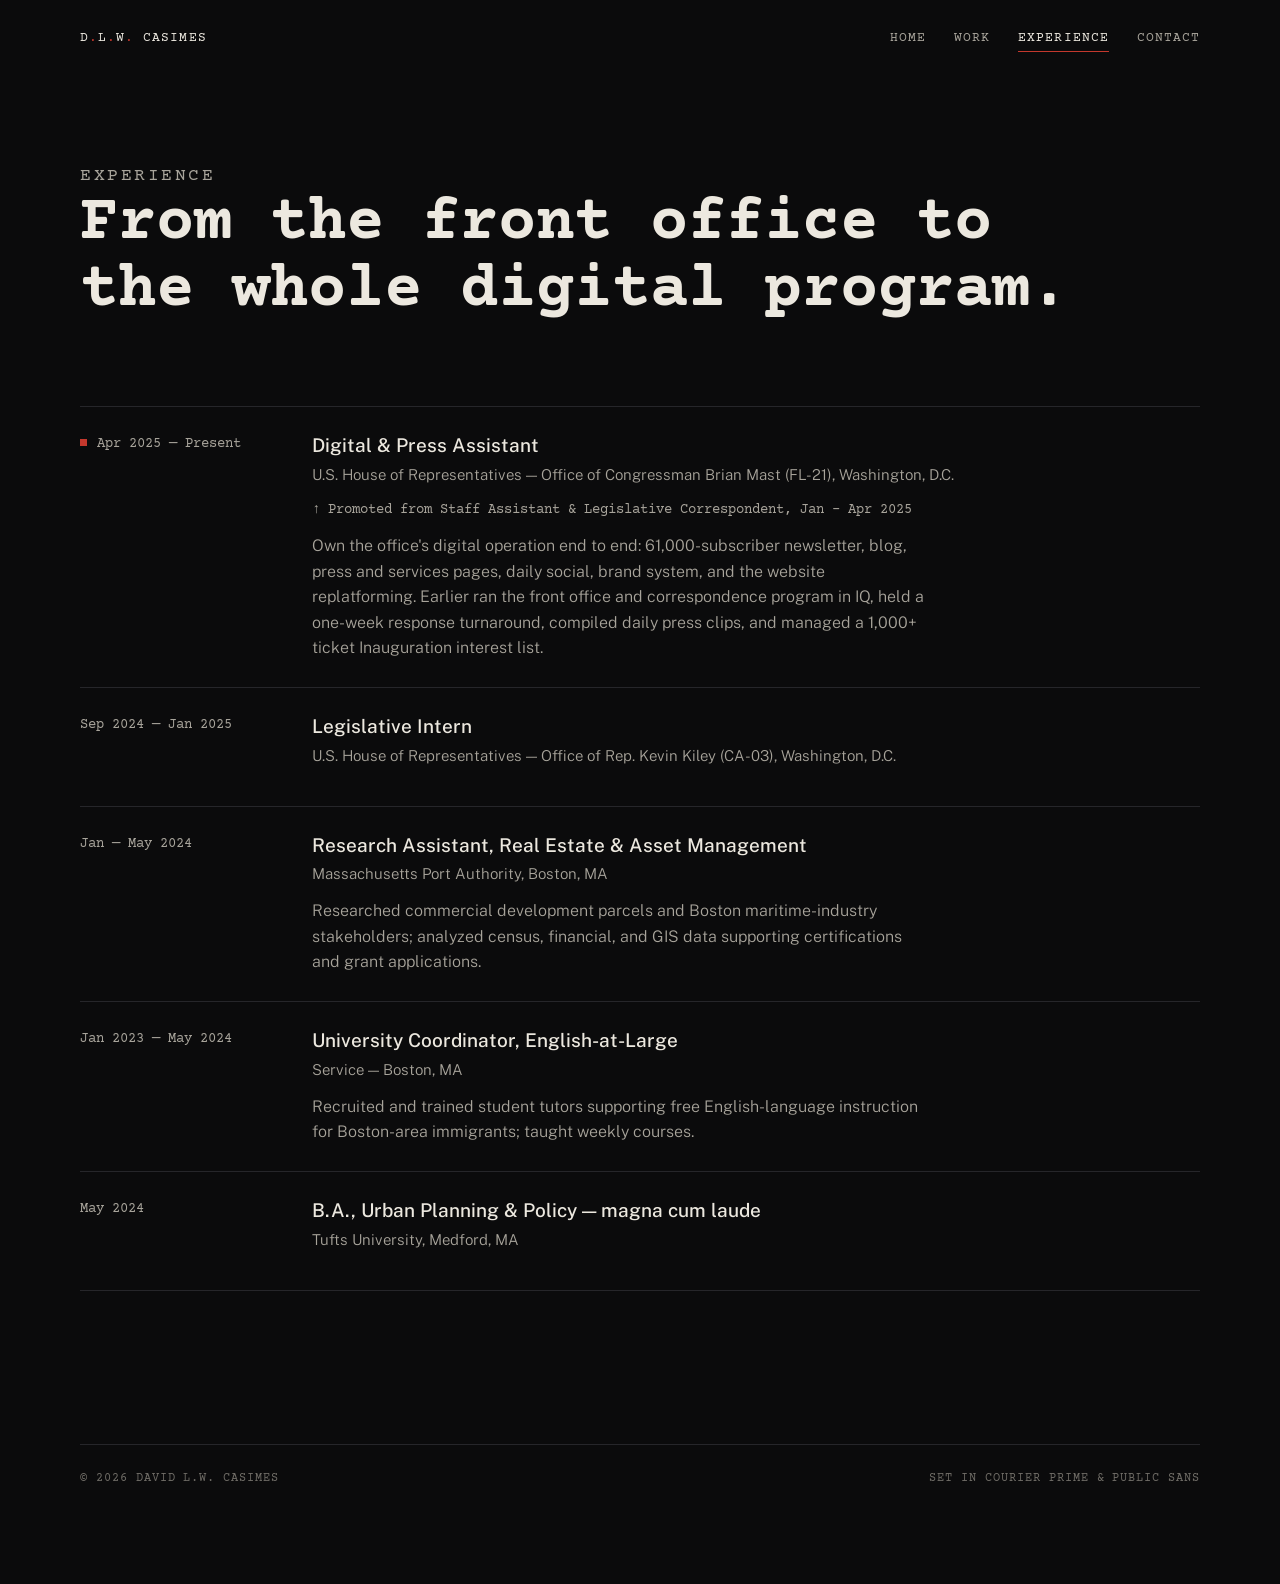
==== experience.html @ f198b4f0 "Add files via upload" ====
<!doctype html>
<html lang="en">
<head>
  <meta charset="utf-8">
  <meta name="viewport" content="width=device-width, initial-scale=1">
  <title>Experience — David L.W. Casimes</title>
  <meta name="description" content="Experience of David L.W. Casimes, Capitol Hill communicator.">
  <link rel="stylesheet" href="https://fonts.googleapis.com/css2?family=Courier+Prime:ital,wght@0,400;0,700;1,400&family=Public+Sans:ital,wght@0,300;0,400;0,500;0,600;1,300;1,400&display=swap">
  <link rel="stylesheet" href="styles.css">
</head>
<body>
<div class="wrap">

  <header class="masthead">
    <a class="mark" href="index.html">D<span>.</span>L<span>.</span>W<span>.</span> Casimes</a>
    <nav aria-label="Sections">
      <a href="index.html">Home</a>
      <a href="index.html#work">Work</a>
      <a class="active" href="experience.html">Experience</a>
      <a href="index.html#contact">Contact</a>
    </nav>
  </header>

  <div class="page-head">
    <p class="eyebrow">Experience</p>
    <h1>From the front office to the whole digital program.</h1>
  </div>

<section id="experience">
    <ul class="timeline">
      <li>
        <span class="when now">Apr 2025 — Present</span>
        <div>
          <h3>Digital &amp; Press Assistant</h3>
          <p class="org">U.S. House of Representatives — Office of Congressman Brian Mast (FL-21), Washington, D.C.</p>
          <p class="prior">↑ Promoted from Staff Assistant &amp; Legislative Correspondent, Jan – Apr 2025</p>
          <p class="desc">Own the office's digital operation end to end: 61,000-subscriber newsletter, blog, press and services pages, daily social, brand system, and the website replatforming. Earlier ran the front office and correspondence program in IQ, held a one-week response turnaround, compiled daily press clips, and managed a 1,000+ ticket Inauguration interest list.</p>
        </div>
      </li>
      <li>
        <span class="when">Sep 2024 — Jan 2025</span>
        <div>
          <h3>Legislative Intern</h3>
          <p class="org">U.S. House of Representatives — Office of Rep. Kevin Kiley (CA-03), Washington, D.C.</p>
        </div>
      </li>
      <li>
        <span class="when">Jan — May 2024</span>
        <div>
          <h3>Research Assistant, Real Estate &amp; Asset Management</h3>
          <p class="org">Massachusetts Port Authority, Boston, MA</p>
          <p class="desc">Researched commercial development parcels and Boston maritime-industry stakeholders; analyzed census, financial, and GIS data supporting certifications and grant applications.</p>
        </div>
      </li>
      <li>
        <span class="when">Jan 2023 — May 2024</span>
        <div>
          <h3>University Coordinator, English-at-Large</h3>
          <p class="org">Service — Boston, MA</p>
          <p class="desc">Recruited and trained student tutors supporting free English-language instruction for Boston-area immigrants; taught weekly courses.</p>
        </div>
      </li>
      <li>
        <span class="when">May 2024</span>
        <div>
          <h3>B.A., Urban Planning &amp; Policy — magna cum laude</h3>
          <p class="org">Tufts University, Medford, MA</p>
        </div>
      </li>
    </ul>
  </section>

<footer>
    <span>© 2026 David L.W. Casimes</span>
    <span>Set in Courier Prime &amp; Public Sans</span>
  </footer>

</div>
</body>
</html>
---- styles.css ----
:root {
    --ink-ground: #0b0b0c;
    --ink-panel: #121214;
    --ink-rule: #26262a;
    --ink-rule-soft: #1b1b1e;
    --paper: #ece8df;
    --paper-dim: #a8a49b;
    --paper-faint: #6f6c66;
    --ribbon: #c4382d;
    --ribbon-soft: rgba(196, 56, 45, 0.16);
    --mono: "Courier Prime", "Courier New", Courier, monospace;
    --sans: "Public Sans", "Helvetica Neue", Arial, sans-serif;
    --measure: 62ch;
    --gutter: clamp(20px, 6vw, 96px);
    color-scheme: dark;
  }

  * { box-sizing: border-box; }

  html, body { background: var(--ink-ground); }

  body {
    margin: 0;
    color: var(--paper);
    font-family: var(--sans);
    font-weight: 300;
    font-size: 17px;
    line-height: 1.6;
    -webkit-font-smoothing: antialiased;
    padding-inline: var(--gutter);
    padding-block: 0 96px;
  }

  ::selection { background: var(--ribbon); color: var(--paper); }

  a { color: inherit; text-decoration: none; }
  a:focus-visible, button:focus-visible {
    outline: 2px solid var(--ribbon);
    outline-offset: 4px;
  }

  .wrap { max-width: 1120px; margin-inline: auto; }

  /* ---------- masthead ---------- */
  .masthead {
    display: flex;
    justify-content: space-between;
    align-items: baseline;
    gap: 24px;
    padding-block: 28px 0;
    font-family: var(--mono);
    font-size: 13px;
    letter-spacing: 0.08em;
    text-transform: uppercase;
    color: var(--paper-dim);
  }
  .masthead nav { display: flex; gap: 28px; flex-wrap: wrap; }
  .masthead nav a { border-bottom: 1px solid transparent; padding-bottom: 2px; transition: color .2s, border-color .2s; }
  .masthead nav a:hover { color: var(--paper); border-color: var(--ribbon); }
  .masthead .mark { color: var(--paper); }
  .masthead .mark span { color: var(--ribbon); }

  /* ---------- hero ---------- */
  .hero {
    padding-block: clamp(72px, 14vh, 160px) clamp(56px, 9vh, 112px);
    border-bottom: 1px solid var(--ink-rule);
  }
  .hero .lede { margin-top: clamp(32px, 5vh, 56px); }
  .masthead nav a.active { color: var(--paper); border-color: var(--ribbon); }
  .page-head { padding-block: clamp(56px, 10vh, 120px) 0; }
  .page-head h1 {
    font-family: var(--mono);
    font-weight: 700;
    font-size: clamp(34px, 5.5vw, 64px);
    line-height: 1.05;
    margin: 0;
    text-wrap: balance;
  }
  .page-head p { color: var(--paper-dim); font-size: 18px; max-width: var(--measure); margin: 20px 0 0; }
  .eyebrow {
    font-family: var(--mono);
    font-size: 13px;
    letter-spacing: 0.14em;
    text-transform: uppercase;
    color: var(--ribbon);
    margin: 0 0 28px;
  }
  .hero h1 {
    font-family: var(--mono);
    font-weight: 700;
    font-size: clamp(38px, 7.2vw, 96px);
    line-height: 0.98;
    letter-spacing: -0.015em;
    margin: 0;
    text-wrap: balance;
  }
  .hero h1 .initials { color: var(--paper-dim); }
  .hero .role {
    font-family: var(--mono);
    font-size: clamp(18px, 2.6vw, 28px);
    color: var(--paper-dim);
    margin: 22px 0 0;
    display: flex;
    align-items: center;
    gap: 6px;
  }
  .cursor {
    display: inline-block;
    width: 0.55em;
    height: 1.05em;
    background: var(--ribbon);
    transform: translateY(0.12em);
    animation: blink 1.1s steps(1) infinite;
  }
  @keyframes blink { 50% { opacity: 0; } }

  .hero-grid {
    display: grid;
    grid-template-columns: minmax(0, 1fr) minmax(0, 1fr);
    gap: clamp(32px, 6vw, 96px);
    margin-top: clamp(40px, 6vh, 72px);
    align-items: end;
  }
  .lede {
    font-size: clamp(18px, 1.6vw, 21px);
    line-height: 1.55;
    max-width: var(--measure);
    margin: 0;
    color: var(--paper);
  }
  .lede em { font-style: italic; color: var(--paper-dim); }
  .facts {
    list-style: none;
    margin: 0;
    padding: 0;
    font-family: var(--mono);
    font-size: 14px;
    line-height: 1.5;
    color: var(--paper-dim);
    display: grid;
    gap: 10px;
    justify-self: end;
    min-width: min(100%, 300px);
  }
  .facts li { display: flex; justify-content: space-between; gap: 24px; border-bottom: 1px solid var(--ink-rule-soft); padding-bottom: 10px; }
  .facts li span:last-child { color: var(--paper); text-align: right; }

  /* ---------- sections ---------- */
  section { padding-block: clamp(56px, 9vh, 104px); border-bottom: 1px solid var(--ink-rule); }
  section:last-of-type { border-bottom: 0; }
  .section-head {
    display: grid;
    grid-template-columns: 200px minmax(0, 1fr);
    gap: 32px;
    margin-bottom: clamp(32px, 5vh, 56px);
    align-items: baseline;
  }
  .section-head .label {
    font-family: var(--mono);
    font-size: 13px;
    letter-spacing: 0.14em;
    text-transform: uppercase;
    color: var(--ribbon);
    margin: 0;
  }
  .section-head h2 {
    font-family: var(--mono);
    font-weight: 400;
    font-size: clamp(26px, 3.4vw, 40px);
    line-height: 1.15;
    margin: 0;
    text-wrap: balance;
    max-width: 24ch;
  }

  /* pillars */
  .pillars {
    display: grid;
    grid-template-columns: repeat(3, minmax(0, 1fr));
    gap: 0;
    border-top: 1px solid var(--ink-rule);
  }
  .pillar {
    padding: 32px 28px 36px 0;
    border-bottom: 1px solid var(--ink-rule);
    border-right: 1px solid var(--ink-rule);
    display: grid;
    grid-template-rows: auto auto 1fr;
    gap: 16px;
  }
  .pillar:nth-child(3n) { border-right: 0; }
  .pillar:not(:nth-child(3n+1)) { padding-left: 28px; }
  .pillar .key {
    font-family: var(--mono);
    font-size: 13px;
    letter-spacing: 0.12em;
    text-transform: uppercase;
    color: var(--paper-faint);
  }
  .pillar h3 {
    font-family: var(--mono);
    font-weight: 700;
    font-size: 22px;
    line-height: 1.2;
    margin: 0;
  }
  .pillar p { margin: 0; color: var(--paper-dim); font-size: 16px; }
  .pillar p strong { color: var(--paper); font-weight: 500; }

  /* work */
  .work { list-style: none; margin: 0; padding: 0; border-top: 1px solid var(--ink-rule); }
  .work li {
    display: grid;
    grid-template-columns: 200px minmax(0, 1fr) auto;
    gap: 32px;
    padding-block: 26px;
    border-bottom: 1px solid var(--ink-rule);
    align-items: baseline;
  }
  .work .medium {
    font-family: var(--mono);
    font-size: 13px;
    letter-spacing: 0.12em;
    text-transform: uppercase;
    color: var(--paper-faint);
  }
  .work h3 {
    font-family: var(--sans);
    font-weight: 500;
    font-size: 19px;
    margin: 0 0 6px;
    line-height: 1.35;
    color: var(--paper);
  }
  .work p { margin: 0; color: var(--paper-dim); font-size: 16px; max-width: var(--measure); }
  .work .tag {
    font-family: var(--mono);
    font-size: 12px;
    letter-spacing: 0.1em;
    text-transform: uppercase;
    color: var(--ribbon);
    background: var(--ribbon-soft);
    padding: 5px 9px;
    white-space: nowrap;
  }

  /* experience */
  .timeline { list-style: none; margin: 0; padding: 0; border-top: 1px solid var(--ink-rule); }
  .timeline li {
    display: grid;
    grid-template-columns: 200px minmax(0, 1fr);
    gap: 32px;
    padding-block: 26px;
    border-bottom: 1px solid var(--ink-rule);
  }
  .timeline .when {
    font-family: var(--mono);
    font-size: 14px;
    color: var(--paper-dim);
    line-height: 1.6;
  }
  .timeline .when.now::before {
    content: "";
    display: inline-block;
    width: 7px; height: 7px;
    background: var(--ribbon);
    margin-right: 10px;
    transform: translateY(-1px);
  }
  .timeline h3 {
    font-family: var(--sans);
    font-weight: 500;
    font-size: 19px;
    margin: 0;
    line-height: 1.35;
  }
  .timeline .org { color: var(--paper-dim); font-size: 15px; margin: 4px 0 12px; }
  .timeline .prior { font-family: var(--mono); font-size: 14px; color: var(--paper-dim); margin: 0 0 12px; }
  .timeline p.desc { margin: 0; color: var(--paper-dim); font-size: 16px; max-width: var(--measure); }

  /* toolkit */
  .kit { display: grid; grid-template-columns: repeat(3, minmax(0, 1fr)); gap: 40px; }
  .kit h3 {
    font-family: var(--mono);
    font-size: 13px;
    letter-spacing: 0.14em;
    text-transform: uppercase;
    font-weight: 400;
    color: var(--paper-faint);
    margin: 0 0 16px;
    padding-bottom: 12px;
    border-bottom: 1px solid var(--ink-rule);
  }
  .kit ul { list-style: none; margin: 0; padding: 0; display: grid; gap: 8px; font-size: 16px; color: var(--paper-dim); }
  .kit li::before { content: "— "; color: var(--ink-rule); }

  /* contact */
  .contact { display: grid; grid-template-columns: 200px minmax(0, 1fr); gap: 32px; align-items: start; }
  .contact .big {
    font-family: var(--mono);
    font-size: clamp(24px, 3.6vw, 44px);
    line-height: 1.2;
    margin: 0 0 32px;
    text-wrap: balance;
    max-width: 22ch;
  }
  .links { display: flex; flex-wrap: wrap; gap: 14px 36px; font-family: var(--mono); font-size: 15px; }
  .links a { border-bottom: 1px solid var(--ink-rule); padding-bottom: 3px; transition: border-color .2s; }
  .links a:hover { border-color: var(--ribbon); }
  .links a span { color: var(--paper-faint); }

  footer {
    margin-top: 72px;
    padding-top: 24px;
    border-top: 1px solid var(--ink-rule);
    font-family: var(--mono);
    font-size: 12px;
    letter-spacing: 0.08em;
    text-transform: uppercase;
    color: var(--paper-faint);
    display: flex;
    justify-content: space-between;
    gap: 16px;
    flex-wrap: wrap;
  }

  /* ---------- responsive ---------- */
  @media (max-width: 900px) {
    .hero-grid { grid-template-columns: 1fr; }
    .facts { justify-self: start; width: 100%; }
    .pillars { grid-template-columns: 1fr; }
    .pillar, .pillar:not(:nth-child(3n+1)) { border-right: 0; padding-left: 0; padding-right: 0; }
    .kit { grid-template-columns: 1fr; gap: 32px; }
  }
  @media (max-width: 720px) {
    body { font-size: 16px; }
    .masthead { flex-direction: column; gap: 14px; align-items: flex-start; }
    .section-head, .work li, .timeline li, .contact { grid-template-columns: 1fr; gap: 12px; }
    .work li { gap: 10px; }
    .work .tag { justify-self: start; }
    .section-head { margin-bottom: 32px; }
  }
  @media (prefers-reduced-motion: reduce) {
    .cursor { animation: none; }
    * { transition: none !important; }
  }
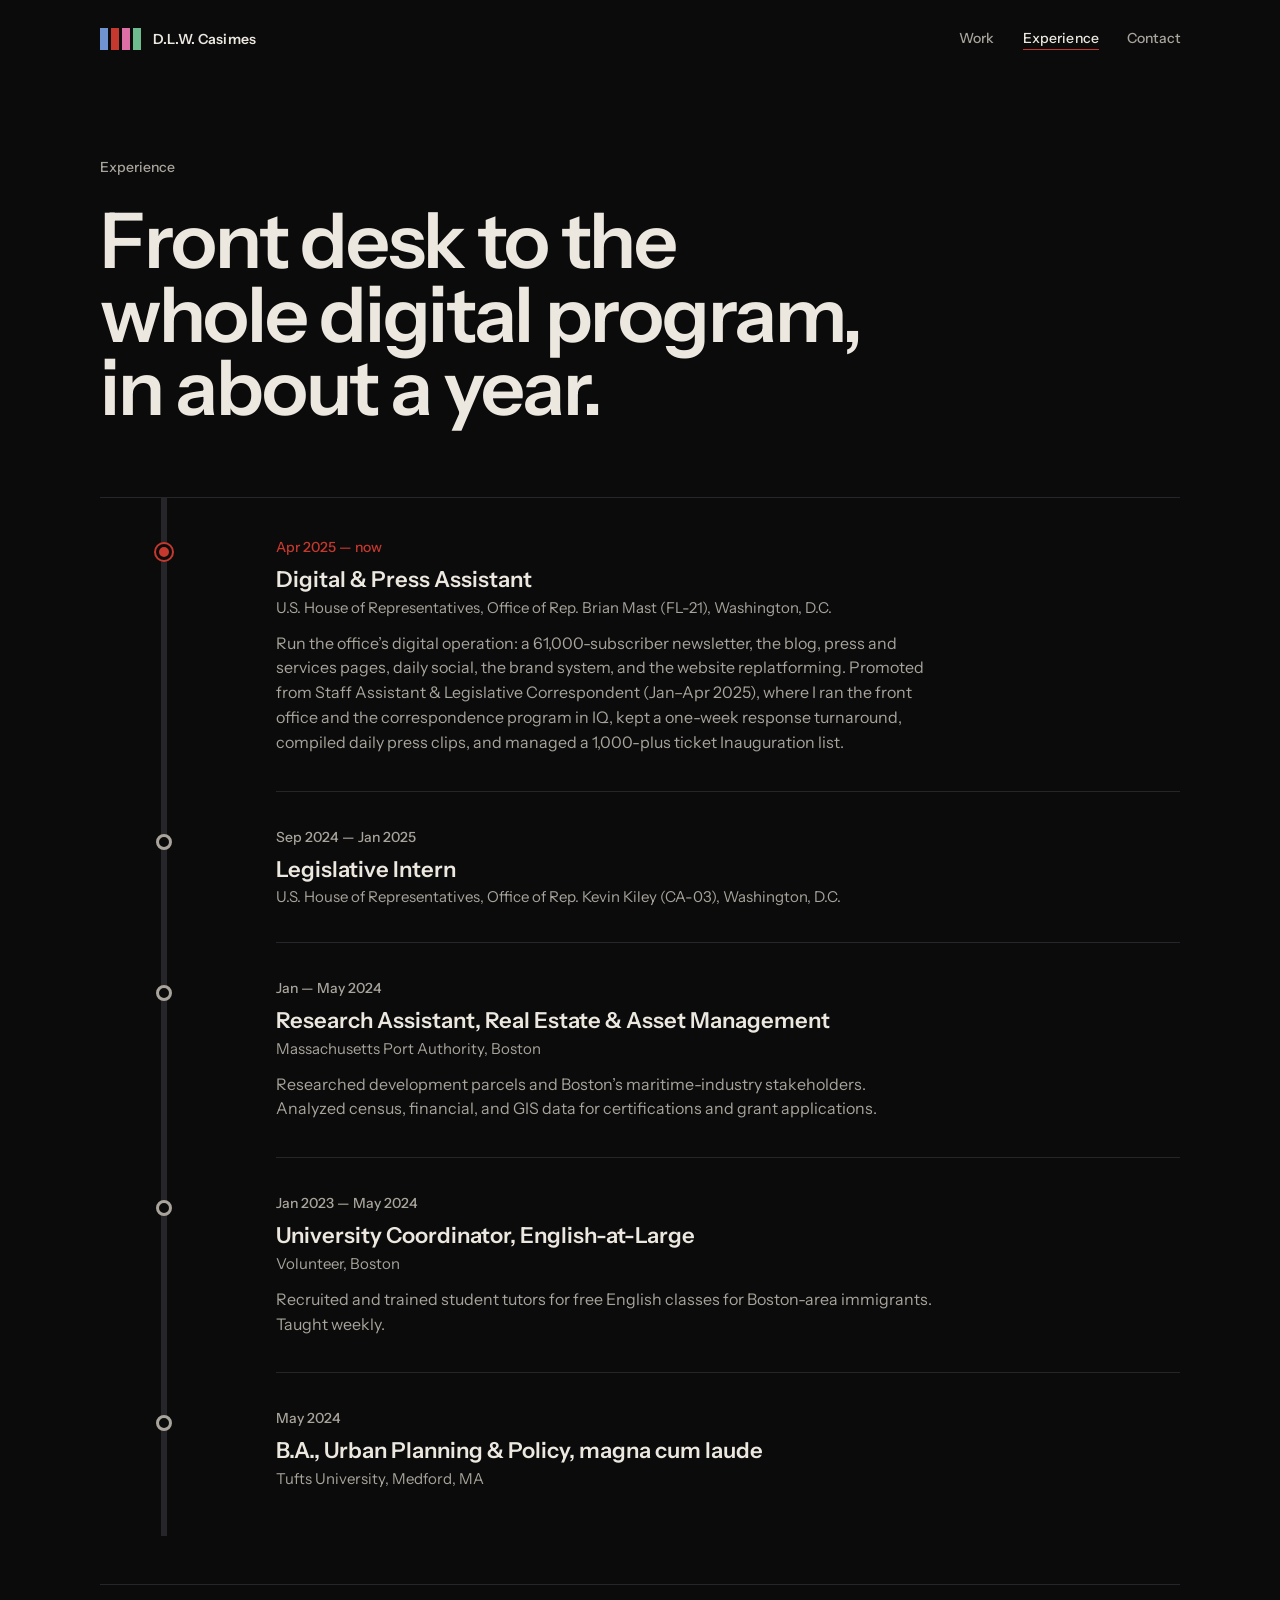
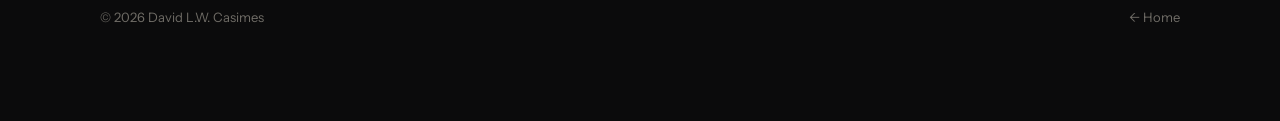
==== commit c342ab5b: "Add files via upload" ====
--- a/experience.html
+++ b/experience.html
@@ -4,77 +4,91 @@
   <meta charset="utf-8">
   <meta name="viewport" content="width=device-width, initial-scale=1">
   <title>Experience — David L.W. Casimes</title>
-  <meta name="description" content="Experience of David L.W. Casimes, Capitol Hill communicator.">
-  <link rel="stylesheet" href="https://fonts.googleapis.com/css2?family=Courier+Prime:ital,wght@0,400;0,700;1,400&family=Public+Sans:ital,wght@0,300;0,400;0,500;0,600;1,300;1,400&display=swap">
+  <meta name="description" content="David L.W. Casimes — Capitol Hill communicator: digital and press strategy, speechwriting, and web.">
+  <link rel="preconnect" href="https://fonts.googleapis.com">
+  <link href="https://fonts.googleapis.com/css2?family=Instrument+Sans:ital,wght@0,400;0,500;0,600;0,700;1,400&display=swap" rel="stylesheet">
+  <link rel="icon" href="favicon.svg" type="image/svg+xml">
   <link rel="stylesheet" href="styles.css">
 </head>
 <body>
-<div class="wrap">
+<div style="min-height:100vh;padding:0 clamp(20px,6vw,96px) 96px;">
+<div style="max-width:1080px;margin:0 auto;">
 
-  <header class="masthead">
-    <a class="mark" href="index.html">D<span>.</span>L<span>.</span>W<span>.</span> Casimes</a>
-    <nav aria-label="Sections">
-      <a href="index.html">Home</a>
-      <a href="index.html#work">Work</a>
-      <a class="active" href="experience.html">Experience</a>
-      <a href="index.html#contact">Contact</a>
-    </nav>
-  </header>
+<header class="masthead" style="display:flex;justify-content:space-between;align-items:center;gap:24px;padding-top:28px;font-size:14px;font-weight:500;letter-spacing:0.01em;">
+  <a href="index.html" style="display:inline-flex;align-items:center;gap:12px;">
+    <span aria-hidden="true" style="display:inline-flex;gap:3px;">
+      <span style="width:8px;height:22px;background:#6F94CF;"></span>
+      <span style="width:8px;height:22px;background:#c4382d;"></span>
+      <span style="width:8px;height:22px;background:#DB6FA6;"></span>
+      <span style="width:8px;height:22px;background:#6FBB90;"></span>
+    </span>
+    <span style="font-weight:600;">D.L.W. Casimes</span>
+  </a>
+  <nav aria-label="Sections" style="display:flex;gap:28px;flex-wrap:wrap;color:#a8a49b;">
+    <a href="index.html#work" style="color:#a8a49b;" class="h7">Work</a>
+    <a href="experience.html" style="color:#ece8df;border-bottom:1px solid #c4382d;padding-bottom:2px;">Experience</a>
+    <a href="index.html#contact" style="color:#a8a49b;" class="h8">Contact</a>
+  </nav>
+</header>
 
-  <div class="page-head">
-    <p class="eyebrow">Experience</p>
-    <h1>From the front office to the whole digital program.</h1>
+<section style="padding:clamp(72px,12vh,140px) 0 clamp(48px,8vh,88px);">
+  <p style="margin:0 0 28px;font-size:14px;font-weight:500;color:#a8a49b;">Experience</p>
+  <h1 style="margin:0;font-size:clamp(38px,6vw,84px);line-height:0.96;letter-spacing:-0.03em;font-weight:600;text-wrap:balance;max-width:16ch;">Front desk to the whole digital program, in about a year.</h1>
+</section>
+
+<section class="rail" style="display:grid;grid-template-columns:clamp(56px,10vw,140px) minmax(0,1fr);border-top:1px solid #26262a;">
+  <div style="position:relative;">
+    <span style="position:absolute;top:0;bottom:0;left:50%;width:6px;margin-left:-3px;background:#26262a;"></span>
   </div>
+  <div style="padding-left:clamp(20px,4vw,48px);">
 
-<section id="experience">
-    <ul class="timeline">
-      <li>
-        <span class="when now">Apr 2025 — Present</span>
-        <div>
-          <h3>Digital &amp; Press Assistant</h3>
-          <p class="org">U.S. House of Representatives — Office of Congressman Brian Mast (FL-21), Washington, D.C.</p>
-          <p class="prior">↑ Promoted from Staff Assistant &amp; Legislative Correspondent, Jan – Apr 2025</p>
-          <p class="desc">Own the office's digital operation end to end: 61,000-subscriber newsletter, blog, press and services pages, daily social, brand system, and the website replatforming. Earlier ran the front office and correspondence program in IQ, held a one-week response turnaround, compiled daily press clips, and managed a 1,000+ ticket Inauguration interest list.</p>
-        </div>
-      </li>
-      <li>
-        <span class="when">Sep 2024 — Jan 2025</span>
-        <div>
-          <h3>Legislative Intern</h3>
-          <p class="org">U.S. House of Representatives — Office of Rep. Kevin Kiley (CA-03), Washington, D.C.</p>
-        </div>
-      </li>
-      <li>
-        <span class="when">Jan — May 2024</span>
-        <div>
-          <h3>Research Assistant, Real Estate &amp; Asset Management</h3>
-          <p class="org">Massachusetts Port Authority, Boston, MA</p>
-          <p class="desc">Researched commercial development parcels and Boston maritime-industry stakeholders; analyzed census, financial, and GIS data supporting certifications and grant applications.</p>
-        </div>
-      </li>
-      <li>
-        <span class="when">Jan 2023 — May 2024</span>
-        <div>
-          <h3>University Coordinator, English-at-Large</h3>
-          <p class="org">Service — Boston, MA</p>
-          <p class="desc">Recruited and trained student tutors supporting free English-language instruction for Boston-area immigrants; taught weekly courses.</p>
-        </div>
-      </li>
-      <li>
-        <span class="when">May 2024</span>
-        <div>
-          <h3>B.A., Urban Planning &amp; Policy — magna cum laude</h3>
-          <p class="org">Tufts University, Medford, MA</p>
-        </div>
-      </li>
-    </ul>
-  </section>
+    <article style="position:relative;padding:40px 0 36px;border-bottom:1px solid #26262a;">
+      <span aria-hidden="true" style="position:absolute;left:calc(-1 * clamp(20px,4vw,48px) - clamp(28px,5vw,70px) - 8px);top:46px;width:16px;height:16px;border-radius:50%;background:#c4382d;border:3px solid #0b0b0c;box-shadow:0 0 0 2px #c4382d;"></span>
+      <p style="margin:0 0 10px;font-size:14px;font-weight:500;color:#c4382d;">Apr 2025 — now</p>
+      <h3 style="margin:0 0 4px;font-size:22px;font-weight:600;line-height:1.25;">Digital &amp; Press Assistant</h3>
+      <p style="margin:0 0 14px;font-size:15px;color:#a8a49b;">U.S. House of Representatives, Office of Rep. Brian Mast (FL-21), Washington, D.C.</p>
+      <p style="margin:0;font-size:16px;line-height:1.55;color:#a8a49b;max-width:60ch;">Run the office’s digital operation: a 61,000-subscriber newsletter, the blog, press and services pages, daily social, the brand system, and the website replatforming. Promoted from Staff Assistant &amp; Legislative Correspondent (Jan–Apr 2025), where I ran the front office and the correspondence program in IQ, kept a one-week response turnaround, compiled daily press clips, and managed a 1,000-plus ticket Inauguration list.</p>
+    </article>
 
-<footer>
-    <span>© 2026 David L.W. Casimes</span>
-    <span>Set in Courier Prime &amp; Public Sans</span>
-  </footer>
+    <article style="position:relative;padding:36px 0;border-bottom:1px solid #26262a;">
+      <span aria-hidden="true" style="position:absolute;left:calc(-1 * clamp(20px,4vw,48px) - clamp(28px,5vw,70px) - 8px);top:42px;width:16px;height:16px;border-radius:50%;background:#0b0b0c;border:3px solid #a8a49b;"></span>
+      <p style="margin:0 0 10px;font-size:14px;font-weight:500;color:#a8a49b;">Sep 2024 — Jan 2025</p>
+      <h3 style="margin:0 0 4px;font-size:22px;font-weight:600;line-height:1.25;">Legislative Intern</h3>
+      <p style="margin:0;font-size:15px;color:#a8a49b;">U.S. House of Representatives, Office of Rep. Kevin Kiley (CA-03), Washington, D.C.</p>
+    </article>
 
+    <article style="position:relative;padding:36px 0;border-bottom:1px solid #26262a;">
+      <span aria-hidden="true" style="position:absolute;left:calc(-1 * clamp(20px,4vw,48px) - clamp(28px,5vw,70px) - 8px);top:42px;width:16px;height:16px;border-radius:50%;background:#0b0b0c;border:3px solid #a8a49b;"></span>
+      <p style="margin:0 0 10px;font-size:14px;font-weight:500;color:#a8a49b;">Jan — May 2024</p>
+      <h3 style="margin:0 0 4px;font-size:22px;font-weight:600;line-height:1.25;">Research Assistant, Real Estate &amp; Asset Management</h3>
+      <p style="margin:0 0 14px;font-size:15px;color:#a8a49b;">Massachusetts Port Authority, Boston</p>
+      <p style="margin:0;font-size:16px;line-height:1.55;color:#a8a49b;max-width:60ch;">Researched development parcels and Boston’s maritime-industry stakeholders. Analyzed census, financial, and GIS data for certifications and grant applications.</p>
+    </article>
+
+    <article style="position:relative;padding:36px 0;border-bottom:1px solid #26262a;">
+      <span aria-hidden="true" style="position:absolute;left:calc(-1 * clamp(20px,4vw,48px) - clamp(28px,5vw,70px) - 8px);top:42px;width:16px;height:16px;border-radius:50%;background:#0b0b0c;border:3px solid #a8a49b;"></span>
+      <p style="margin:0 0 10px;font-size:14px;font-weight:500;color:#a8a49b;">Jan 2023 — May 2024</p>
+      <h3 style="margin:0 0 4px;font-size:22px;font-weight:600;line-height:1.25;">University Coordinator, English-at-Large</h3>
+      <p style="margin:0 0 14px;font-size:15px;color:#a8a49b;">Volunteer, Boston</p>
+      <p style="margin:0;font-size:16px;line-height:1.55;color:#a8a49b;max-width:60ch;">Recruited and trained student tutors for free English classes for Boston-area immigrants. Taught weekly.</p>
+    </article>
+
+    <article style="position:relative;padding:36px 0 48px;">
+      <span aria-hidden="true" style="position:absolute;left:calc(-1 * clamp(20px,4vw,48px) - clamp(28px,5vw,70px) - 8px);top:42px;width:16px;height:16px;border-radius:50%;background:#0b0b0c;border:3px solid #a8a49b;"></span>
+      <p style="margin:0 0 10px;font-size:14px;font-weight:500;color:#a8a49b;">May 2024</p>
+      <h3 style="margin:0 0 4px;font-size:22px;font-weight:600;line-height:1.25;">B.A., Urban Planning &amp; Policy, magna cum laude</h3>
+      <p style="margin:0;font-size:15px;color:#a8a49b;">Tufts University, Medford, MA</p>
+    </article>
+
+  </div>
+</section>
+
+<footer style="margin-top:48px;padding-top:24px;border-top:1px solid #26262a;font-size:13px;color:#6f6c66;display:flex;justify-content:space-between;gap:16px;flex-wrap:wrap;">
+  <span>© 2026 David L.W. Casimes</span>
+  <a href="index.html" style="color:#6f6c66;">← Home</a>
+</footer>
+
+</div>
 </div>
 </body>
 </html>
--- a/styles.css
+++ b/styles.css
@@ -1,346 +1,19 @@
-:root {
-    --ink-ground: #0b0b0c;
-    --ink-panel: #121214;
-    --ink-rule: #26262a;
-    --ink-rule-soft: #1b1b1e;
-    --paper: #ece8df;
-    --paper-dim: #a8a49b;
-    --paper-faint: #6f6c66;
-    --ribbon: #c4382d;
-    --ribbon-soft: rgba(196, 56, 45, 0.16);
-    --mono: "Courier Prime", "Courier New", Courier, monospace;
-    --sans: "Public Sans", "Helvetica Neue", Arial, sans-serif;
-    --measure: 62ch;
-    --gutter: clamp(20px, 6vw, 96px);
-    color-scheme: dark;
-  }
-
-  * { box-sizing: border-box; }
-
-  html, body { background: var(--ink-ground); }
-
-  body {
-    margin: 0;
-    color: var(--paper);
-    font-family: var(--sans);
-    font-weight: 300;
-    font-size: 17px;
-    line-height: 1.6;
-    -webkit-font-smoothing: antialiased;
-    padding-inline: var(--gutter);
-    padding-block: 0 96px;
-  }
-
-  ::selection { background: var(--ribbon); color: var(--paper); }
-
-  a { color: inherit; text-decoration: none; }
-  a:focus-visible, button:focus-visible {
-    outline: 2px solid var(--ribbon);
-    outline-offset: 4px;
-  }
-
-  .wrap { max-width: 1120px; margin-inline: auto; }
-
-  /* ---------- masthead ---------- */
-  .masthead {
-    display: flex;
-    justify-content: space-between;
-    align-items: baseline;
-    gap: 24px;
-    padding-block: 28px 0;
-    font-family: var(--mono);
-    font-size: 13px;
-    letter-spacing: 0.08em;
-    text-transform: uppercase;
-    color: var(--paper-dim);
-  }
-  .masthead nav { display: flex; gap: 28px; flex-wrap: wrap; }
-  .masthead nav a { border-bottom: 1px solid transparent; padding-bottom: 2px; transition: color .2s, border-color .2s; }
-  .masthead nav a:hover { color: var(--paper); border-color: var(--ribbon); }
-  .masthead .mark { color: var(--paper); }
-  .masthead .mark span { color: var(--ribbon); }
-
-  /* ---------- hero ---------- */
-  .hero {
-    padding-block: clamp(72px, 14vh, 160px) clamp(56px, 9vh, 112px);
-    border-bottom: 1px solid var(--ink-rule);
-  }
-  .hero .lede { margin-top: clamp(32px, 5vh, 56px); }
-  .masthead nav a.active { color: var(--paper); border-color: var(--ribbon); }
-  .page-head { padding-block: clamp(56px, 10vh, 120px) 0; }
-  .page-head h1 {
-    font-family: var(--mono);
-    font-weight: 700;
-    font-size: clamp(34px, 5.5vw, 64px);
-    line-height: 1.05;
-    margin: 0;
-    text-wrap: balance;
-  }
-  .page-head p { color: var(--paper-dim); font-size: 18px; max-width: var(--measure); margin: 20px 0 0; }
-  .eyebrow {
-    font-family: var(--mono);
-    font-size: 13px;
-    letter-spacing: 0.14em;
-    text-transform: uppercase;
-    color: var(--ribbon);
-    margin: 0 0 28px;
-  }
-  .hero h1 {
-    font-family: var(--mono);
-    font-weight: 700;
-    font-size: clamp(38px, 7.2vw, 96px);
-    line-height: 0.98;
-    letter-spacing: -0.015em;
-    margin: 0;
-    text-wrap: balance;
-  }
-  .hero h1 .initials { color: var(--paper-dim); }
-  .hero .role {
-    font-family: var(--mono);
-    font-size: clamp(18px, 2.6vw, 28px);
-    color: var(--paper-dim);
-    margin: 22px 0 0;
-    display: flex;
-    align-items: center;
-    gap: 6px;
-  }
-  .cursor {
-    display: inline-block;
-    width: 0.55em;
-    height: 1.05em;
-    background: var(--ribbon);
-    transform: translateY(0.12em);
-    animation: blink 1.1s steps(1) infinite;
-  }
-  @keyframes blink { 50% { opacity: 0; } }
-
-  .hero-grid {
-    display: grid;
-    grid-template-columns: minmax(0, 1fr) minmax(0, 1fr);
-    gap: clamp(32px, 6vw, 96px);
-    margin-top: clamp(40px, 6vh, 72px);
-    align-items: end;
-  }
-  .lede {
-    font-size: clamp(18px, 1.6vw, 21px);
-    line-height: 1.55;
-    max-width: var(--measure);
-    margin: 0;
-    color: var(--paper);
-  }
-  .lede em { font-style: italic; color: var(--paper-dim); }
-  .facts {
-    list-style: none;
-    margin: 0;
-    padding: 0;
-    font-family: var(--mono);
-    font-size: 14px;
-    line-height: 1.5;
-    color: var(--paper-dim);
-    display: grid;
-    gap: 10px;
-    justify-self: end;
-    min-width: min(100%, 300px);
-  }
-  .facts li { display: flex; justify-content: space-between; gap: 24px; border-bottom: 1px solid var(--ink-rule-soft); padding-bottom: 10px; }
-  .facts li span:last-child { color: var(--paper); text-align: right; }
-
-  /* ---------- sections ---------- */
-  section { padding-block: clamp(56px, 9vh, 104px); border-bottom: 1px solid var(--ink-rule); }
-  section:last-of-type { border-bottom: 0; }
-  .section-head {
-    display: grid;
-    grid-template-columns: 200px minmax(0, 1fr);
-    gap: 32px;
-    margin-bottom: clamp(32px, 5vh, 56px);
-    align-items: baseline;
-  }
-  .section-head .label {
-    font-family: var(--mono);
-    font-size: 13px;
-    letter-spacing: 0.14em;
-    text-transform: uppercase;
-    color: var(--ribbon);
-    margin: 0;
-  }
-  .section-head h2 {
-    font-family: var(--mono);
-    font-weight: 400;
-    font-size: clamp(26px, 3.4vw, 40px);
-    line-height: 1.15;
-    margin: 0;
-    text-wrap: balance;
-    max-width: 24ch;
-  }
-
-  /* pillars */
-  .pillars {
-    display: grid;
-    grid-template-columns: repeat(3, minmax(0, 1fr));
-    gap: 0;
-    border-top: 1px solid var(--ink-rule);
-  }
-  .pillar {
-    padding: 32px 28px 36px 0;
-    border-bottom: 1px solid var(--ink-rule);
-    border-right: 1px solid var(--ink-rule);
-    display: grid;
-    grid-template-rows: auto auto 1fr;
-    gap: 16px;
-  }
-  .pillar:nth-child(3n) { border-right: 0; }
-  .pillar:not(:nth-child(3n+1)) { padding-left: 28px; }
-  .pillar .key {
-    font-family: var(--mono);
-    font-size: 13px;
-    letter-spacing: 0.12em;
-    text-transform: uppercase;
-    color: var(--paper-faint);
-  }
-  .pillar h3 {
-    font-family: var(--mono);
-    font-weight: 700;
-    font-size: 22px;
-    line-height: 1.2;
-    margin: 0;
-  }
-  .pillar p { margin: 0; color: var(--paper-dim); font-size: 16px; }
-  .pillar p strong { color: var(--paper); font-weight: 500; }
-
-  /* work */
-  .work { list-style: none; margin: 0; padding: 0; border-top: 1px solid var(--ink-rule); }
-  .work li {
-    display: grid;
-    grid-template-columns: 200px minmax(0, 1fr) auto;
-    gap: 32px;
-    padding-block: 26px;
-    border-bottom: 1px solid var(--ink-rule);
-    align-items: baseline;
-  }
-  .work .medium {
-    font-family: var(--mono);
-    font-size: 13px;
-    letter-spacing: 0.12em;
-    text-transform: uppercase;
-    color: var(--paper-faint);
-  }
-  .work h3 {
-    font-family: var(--sans);
-    font-weight: 500;
-    font-size: 19px;
-    margin: 0 0 6px;
-    line-height: 1.35;
-    color: var(--paper);
-  }
-  .work p { margin: 0; color: var(--paper-dim); font-size: 16px; max-width: var(--measure); }
-  .work .tag {
-    font-family: var(--mono);
-    font-size: 12px;
-    letter-spacing: 0.1em;
-    text-transform: uppercase;
-    color: var(--ribbon);
-    background: var(--ribbon-soft);
-    padding: 5px 9px;
-    white-space: nowrap;
-  }
-
-  /* experience */
-  .timeline { list-style: none; margin: 0; padding: 0; border-top: 1px solid var(--ink-rule); }
-  .timeline li {
-    display: grid;
-    grid-template-columns: 200px minmax(0, 1fr);
-    gap: 32px;
-    padding-block: 26px;
-    border-bottom: 1px solid var(--ink-rule);
-  }
-  .timeline .when {
-    font-family: var(--mono);
-    font-size: 14px;
-    color: var(--paper-dim);
-    line-height: 1.6;
-  }
-  .timeline .when.now::before {
-    content: "";
-    display: inline-block;
-    width: 7px; height: 7px;
-    background: var(--ribbon);
-    margin-right: 10px;
-    transform: translateY(-1px);
-  }
-  .timeline h3 {
-    font-family: var(--sans);
-    font-weight: 500;
-    font-size: 19px;
-    margin: 0;
-    line-height: 1.35;
-  }
-  .timeline .org { color: var(--paper-dim); font-size: 15px; margin: 4px 0 12px; }
-  .timeline .prior { font-family: var(--mono); font-size: 14px; color: var(--paper-dim); margin: 0 0 12px; }
-  .timeline p.desc { margin: 0; color: var(--paper-dim); font-size: 16px; max-width: var(--measure); }
-
-  /* toolkit */
-  .kit { display: grid; grid-template-columns: repeat(3, minmax(0, 1fr)); gap: 40px; }
-  .kit h3 {
-    font-family: var(--mono);
-    font-size: 13px;
-    letter-spacing: 0.14em;
-    text-transform: uppercase;
-    font-weight: 400;
-    color: var(--paper-faint);
-    margin: 0 0 16px;
-    padding-bottom: 12px;
-    border-bottom: 1px solid var(--ink-rule);
-  }
-  .kit ul { list-style: none; margin: 0; padding: 0; display: grid; gap: 8px; font-size: 16px; color: var(--paper-dim); }
-  .kit li::before { content: "— "; color: var(--ink-rule); }
-
-  /* contact */
-  .contact { display: grid; grid-template-columns: 200px minmax(0, 1fr); gap: 32px; align-items: start; }
-  .contact .big {
-    font-family: var(--mono);
-    font-size: clamp(24px, 3.6vw, 44px);
-    line-height: 1.2;
-    margin: 0 0 32px;
-    text-wrap: balance;
-    max-width: 22ch;
-  }
-  .links { display: flex; flex-wrap: wrap; gap: 14px 36px; font-family: var(--mono); font-size: 15px; }
-  .links a { border-bottom: 1px solid var(--ink-rule); padding-bottom: 3px; transition: border-color .2s; }
-  .links a:hover { border-color: var(--ribbon); }
-  .links a span { color: var(--paper-faint); }
-
-  footer {
-    margin-top: 72px;
-    padding-top: 24px;
-    border-top: 1px solid var(--ink-rule);
-    font-family: var(--mono);
-    font-size: 12px;
-    letter-spacing: 0.08em;
-    text-transform: uppercase;
-    color: var(--paper-faint);
-    display: flex;
-    justify-content: space-between;
-    gap: 16px;
-    flex-wrap: wrap;
-  }
-
-  /* ---------- responsive ---------- */
-  @media (max-width: 900px) {
-    .hero-grid { grid-template-columns: 1fr; }
-    .facts { justify-self: start; width: 100%; }
-    .pillars { grid-template-columns: 1fr; }
-    .pillar, .pillar:not(:nth-child(3n+1)) { border-right: 0; padding-left: 0; padding-right: 0; }
-    .kit { grid-template-columns: 1fr; gap: 32px; }
-  }
-  @media (max-width: 720px) {
-    body { font-size: 16px; }
-    .masthead { flex-direction: column; gap: 14px; align-items: flex-start; }
-    .section-head, .work li, .timeline li, .contact { grid-template-columns: 1fr; gap: 12px; }
-    .work li { gap: 10px; }
-    .work .tag { justify-self: start; }
-    .section-head { margin-bottom: 32px; }
-  }
-  @media (prefers-reduced-motion: reduce) {
-    .cursor { animation: none; }
-    * { transition: none !important; }
-  }
+html,body{margin:0;background:#0b0b0c;color:#ece8df;font-family:"Instrument Sans","Helvetica Neue",Helvetica,Arial,sans-serif;-webkit-font-smoothing:antialiased;text-rendering:optimizeLegibility;color-scheme:dark}
+*{box-sizing:border-box}
+a{color:#ece8df;text-decoration:none}
+a:hover{color:#c4382d}
+a:focus-visible{outline:2px solid #c4382d;outline-offset:4px}
+::selection{background:#c4382d;color:#ece8df}
+.h1:hover{color:#ece8df;}
+.h2:hover{color:#ece8df;}
+.h3:hover{color:#ece8df;}
+.h4:hover{border-bottom:1px solid #6FBB90;color:#ece8df;}
+.h5:hover{border-bottom:1px solid #6FBB90;color:#ece8df;}
+.h6:hover{border-bottom:1px solid #6FBB90;color:#ece8df;}
+.h7:hover{color:#ece8df;}
+.h8:hover{color:#ece8df;}
+@media (max-width:640px){
+  .masthead{flex-direction:column;align-items:flex-start!important;gap:14px!important}
+  .row{grid-template-columns:1fr!important;gap:8px!important}
+}
+@media (prefers-reduced-motion:reduce){*{transition:none!important}}
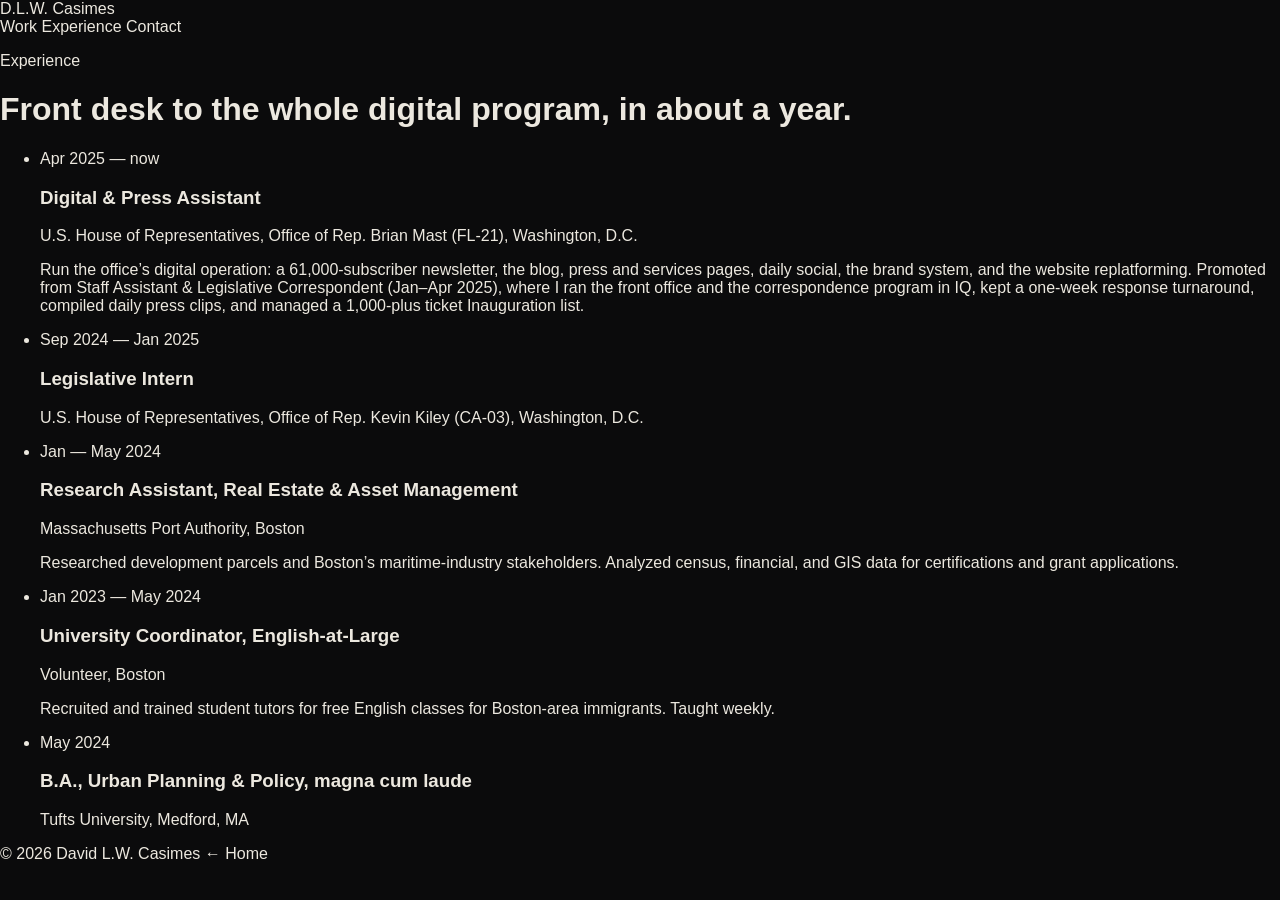
==== commit 50f109e9: "Add files via upload" ====
--- a/experience.html
+++ b/experience.html
@@ -4,91 +4,75 @@
   <meta charset="utf-8">
   <meta name="viewport" content="width=device-width, initial-scale=1">
   <title>Experience — David L.W. Casimes</title>
-  <meta name="description" content="David L.W. Casimes — Capitol Hill communicator: digital and press strategy, speechwriting, and web.">
-  <link rel="preconnect" href="https://fonts.googleapis.com">
-  <link href="https://fonts.googleapis.com/css2?family=Instrument+Sans:ital,wght@0,400;0,500;0,600;0,700;1,400&display=swap" rel="stylesheet">
-  <link rel="icon" href="favicon.svg" type="image/svg+xml">
+  <meta name="description" content="Experience of David L.W. Casimes — Digital &amp; Press on Capitol Hill.">
+  <link rel="stylesheet" href="https://fonts.googleapis.com/css2?family=Courier+Prime:ital,wght@0,400;0,700;1,400&family=Public+Sans:ital,wght@0,300;0,400;0,500;0,600;1,300;1,400&display=swap">
   <link rel="stylesheet" href="styles.css">
 </head>
 <body>
-<div style="min-height:100vh;padding:0 clamp(20px,6vw,96px) 96px;">
-<div style="max-width:1080px;margin:0 auto;">
+<div class="wrap">
 
-<header class="masthead" style="display:flex;justify-content:space-between;align-items:center;gap:24px;padding-top:28px;font-size:14px;font-weight:500;letter-spacing:0.01em;">
-  <a href="index.html" style="display:inline-flex;align-items:center;gap:12px;">
-    <span aria-hidden="true" style="display:inline-flex;gap:3px;">
-      <span style="width:8px;height:22px;background:#6F94CF;"></span>
-      <span style="width:8px;height:22px;background:#c4382d;"></span>
-      <span style="width:8px;height:22px;background:#DB6FA6;"></span>
-      <span style="width:8px;height:22px;background:#6FBB90;"></span>
-    </span>
-    <span style="font-weight:600;">D.L.W. Casimes</span>
-  </a>
-  <nav aria-label="Sections" style="display:flex;gap:28px;flex-wrap:wrap;color:#a8a49b;">
-    <a href="index.html#work" style="color:#a8a49b;" class="h7">Work</a>
-    <a href="experience.html" style="color:#ece8df;border-bottom:1px solid #c4382d;padding-bottom:2px;">Experience</a>
-    <a href="index.html#contact" style="color:#a8a49b;" class="h8">Contact</a>
-  </nav>
-</header>
+  <header class="masthead">
+    <a class="mark" href="index.html">D<span>.</span>L<span>.</span>W<span>.</span> Casimes</a>
+    <nav aria-label="Sections">
+      <a href="index.html#digital">Work</a>
+      <a class="active" href="experience.html">Experience</a>
+      <a href="index.html#contact">Contact</a>
+    </nav>
+  </header>
 
-<section style="padding:clamp(72px,12vh,140px) 0 clamp(48px,8vh,88px);">
-  <p style="margin:0 0 28px;font-size:14px;font-weight:500;color:#a8a49b;">Experience</p>
-  <h1 style="margin:0;font-size:clamp(38px,6vw,84px);line-height:0.96;letter-spacing:-0.03em;font-weight:600;text-wrap:balance;max-width:16ch;">Front desk to the whole digital program, in about a year.</h1>
-</section>
+  <div class="page-head">
+    <p class="eyebrow">Experience</p>
+    <h1>Front desk to the whole digital program, in about a year.</h1>
+  </div>
 
-<section class="rail" style="display:grid;grid-template-columns:clamp(56px,10vw,140px) minmax(0,1fr);border-top:1px solid #26262a;">
-  <div style="position:relative;">
-    <span style="position:absolute;top:0;bottom:0;left:50%;width:6px;margin-left:-3px;background:#26262a;"></span>
-  </div>
-  <div style="padding-left:clamp(20px,4vw,48px);">
+  <section id="experience">
+    <ul class="timeline">
+      <li>
+        <span class="when now">Apr 2025 — now</span>
+        <div>
+          <h3>Digital &amp; Press Assistant</h3>
+          <p class="org">U.S. House of Representatives, Office of Rep. Brian Mast (FL-21), Washington, D.C.</p>
+          <p class="desc">Run the office’s digital operation: a 61,000-subscriber newsletter, the blog, press and services pages, daily social, the brand system, and the website replatforming. Promoted from Staff Assistant &amp; Legislative Correspondent (Jan–Apr 2025), where I ran the front office and the correspondence program in IQ, kept a one-week response turnaround, compiled daily press clips, and managed a 1,000-plus ticket Inauguration list.</p>
+        </div>
+      </li>
+      <li>
+        <span class="when">Sep 2024 — Jan 2025</span>
+        <div>
+          <h3>Legislative Intern</h3>
+          <p class="org">U.S. House of Representatives, Office of Rep. Kevin Kiley (CA-03), Washington, D.C.</p>
+        </div>
+      </li>
+      <li>
+        <span class="when">Jan — May 2024</span>
+        <div>
+          <h3>Research Assistant, Real Estate &amp; Asset Management</h3>
+          <p class="org">Massachusetts Port Authority, Boston</p>
+          <p class="desc">Researched development parcels and Boston’s maritime-industry stakeholders. Analyzed census, financial, and GIS data for certifications and grant applications.</p>
+        </div>
+      </li>
+      <li>
+        <span class="when">Jan 2023 — May 2024</span>
+        <div>
+          <h3>University Coordinator, English-at-Large</h3>
+          <p class="org">Volunteer, Boston</p>
+          <p class="desc">Recruited and trained student tutors for free English classes for Boston-area immigrants. Taught weekly.</p>
+        </div>
+      </li>
+      <li>
+        <span class="when">May 2024</span>
+        <div>
+          <h3>B.A., Urban Planning &amp; Policy, magna cum laude</h3>
+          <p class="org">Tufts University, Medford, MA</p>
+        </div>
+      </li>
+    </ul>
+  </section>
 
-    <article style="position:relative;padding:40px 0 36px;border-bottom:1px solid #26262a;">
-      <span aria-hidden="true" style="position:absolute;left:calc(-1 * clamp(20px,4vw,48px) - clamp(28px,5vw,70px) - 8px);top:46px;width:16px;height:16px;border-radius:50%;background:#c4382d;border:3px solid #0b0b0c;box-shadow:0 0 0 2px #c4382d;"></span>
-      <p style="margin:0 0 10px;font-size:14px;font-weight:500;color:#c4382d;">Apr 2025 — now</p>
-      <h3 style="margin:0 0 4px;font-size:22px;font-weight:600;line-height:1.25;">Digital &amp; Press Assistant</h3>
-      <p style="margin:0 0 14px;font-size:15px;color:#a8a49b;">U.S. House of Representatives, Office of Rep. Brian Mast (FL-21), Washington, D.C.</p>
-      <p style="margin:0;font-size:16px;line-height:1.55;color:#a8a49b;max-width:60ch;">Run the office’s digital operation: a 61,000-subscriber newsletter, the blog, press and services pages, daily social, the brand system, and the website replatforming. Promoted from Staff Assistant &amp; Legislative Correspondent (Jan–Apr 2025), where I ran the front office and the correspondence program in IQ, kept a one-week response turnaround, compiled daily press clips, and managed a 1,000-plus ticket Inauguration list.</p>
-    </article>
+  <footer>
+    <span>© 2026 David L.W. Casimes</span>
+    <a href="index.html">← Home</a>
+  </footer>
 
-    <article style="position:relative;padding:36px 0;border-bottom:1px solid #26262a;">
-      <span aria-hidden="true" style="position:absolute;left:calc(-1 * clamp(20px,4vw,48px) - clamp(28px,5vw,70px) - 8px);top:42px;width:16px;height:16px;border-radius:50%;background:#0b0b0c;border:3px solid #a8a49b;"></span>
-      <p style="margin:0 0 10px;font-size:14px;font-weight:500;color:#a8a49b;">Sep 2024 — Jan 2025</p>
-      <h3 style="margin:0 0 4px;font-size:22px;font-weight:600;line-height:1.25;">Legislative Intern</h3>
-      <p style="margin:0;font-size:15px;color:#a8a49b;">U.S. House of Representatives, Office of Rep. Kevin Kiley (CA-03), Washington, D.C.</p>
-    </article>
-
-    <article style="position:relative;padding:36px 0;border-bottom:1px solid #26262a;">
-      <span aria-hidden="true" style="position:absolute;left:calc(-1 * clamp(20px,4vw,48px) - clamp(28px,5vw,70px) - 8px);top:42px;width:16px;height:16px;border-radius:50%;background:#0b0b0c;border:3px solid #a8a49b;"></span>
-      <p style="margin:0 0 10px;font-size:14px;font-weight:500;color:#a8a49b;">Jan — May 2024</p>
-      <h3 style="margin:0 0 4px;font-size:22px;font-weight:600;line-height:1.25;">Research Assistant, Real Estate &amp; Asset Management</h3>
-      <p style="margin:0 0 14px;font-size:15px;color:#a8a49b;">Massachusetts Port Authority, Boston</p>
-      <p style="margin:0;font-size:16px;line-height:1.55;color:#a8a49b;max-width:60ch;">Researched development parcels and Boston’s maritime-industry stakeholders. Analyzed census, financial, and GIS data for certifications and grant applications.</p>
-    </article>
-
-    <article style="position:relative;padding:36px 0;border-bottom:1px solid #26262a;">
-      <span aria-hidden="true" style="position:absolute;left:calc(-1 * clamp(20px,4vw,48px) - clamp(28px,5vw,70px) - 8px);top:42px;width:16px;height:16px;border-radius:50%;background:#0b0b0c;border:3px solid #a8a49b;"></span>
-      <p style="margin:0 0 10px;font-size:14px;font-weight:500;color:#a8a49b;">Jan 2023 — May 2024</p>
-      <h3 style="margin:0 0 4px;font-size:22px;font-weight:600;line-height:1.25;">University Coordinator, English-at-Large</h3>
-      <p style="margin:0 0 14px;font-size:15px;color:#a8a49b;">Volunteer, Boston</p>
-      <p style="margin:0;font-size:16px;line-height:1.55;color:#a8a49b;max-width:60ch;">Recruited and trained student tutors for free English classes for Boston-area immigrants. Taught weekly.</p>
-    </article>
-
-    <article style="position:relative;padding:36px 0 48px;">
-      <span aria-hidden="true" style="position:absolute;left:calc(-1 * clamp(20px,4vw,48px) - clamp(28px,5vw,70px) - 8px);top:42px;width:16px;height:16px;border-radius:50%;background:#0b0b0c;border:3px solid #a8a49b;"></span>
-      <p style="margin:0 0 10px;font-size:14px;font-weight:500;color:#a8a49b;">May 2024</p>
-      <h3 style="margin:0 0 4px;font-size:22px;font-weight:600;line-height:1.25;">B.A., Urban Planning &amp; Policy, magna cum laude</h3>
-      <p style="margin:0;font-size:15px;color:#a8a49b;">Tufts University, Medford, MA</p>
-    </article>
-
-  </div>
-</section>
-
-<footer style="margin-top:48px;padding-top:24px;border-top:1px solid #26262a;font-size:13px;color:#6f6c66;display:flex;justify-content:space-between;gap:16px;flex-wrap:wrap;">
-  <span>© 2026 David L.W. Casimes</span>
-  <a href="index.html" style="color:#6f6c66;">← Home</a>
-</footer>
-
-</div>
 </div>
 </body>
 </html>
